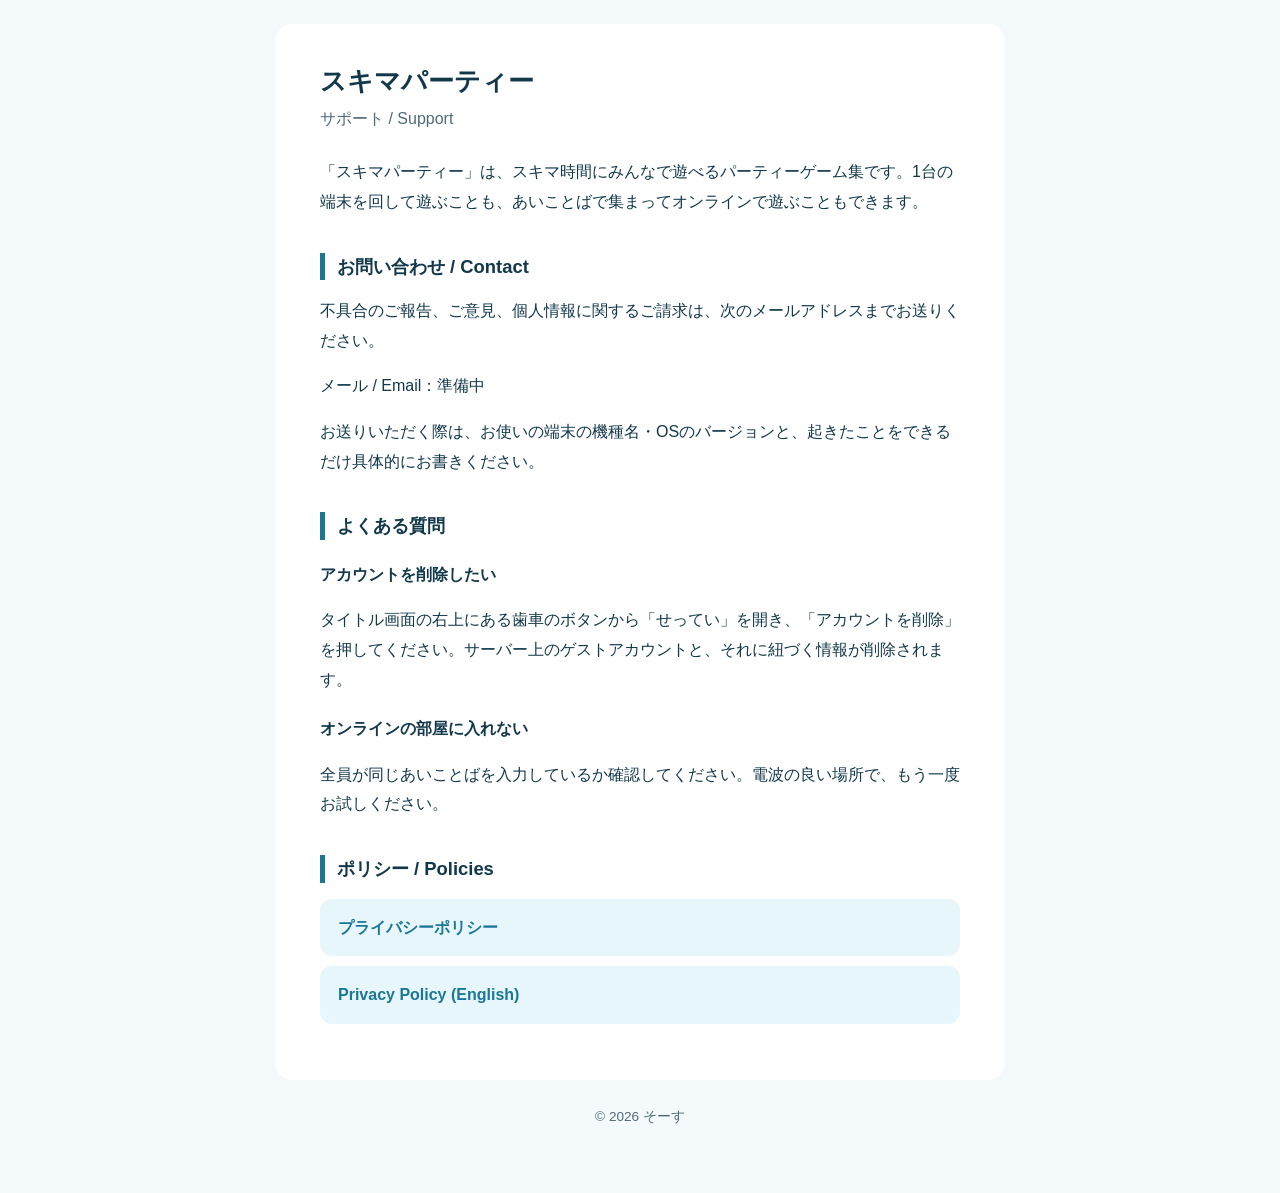
==== index.html @ cbe4ec0d "スキマパーティーのサポートページとプライバシーポリシーを追加 Co-Authored-By: Claude Opus 5.5 <noreply@anthropic.com>" ====
<!doctype html>
<html lang="ja">
<head>
	<meta charset="utf-8">
	<meta name="viewport" content="width=device-width, initial-scale=1">
	<title>スキマパーティー サポート</title>
	<meta name="description" content="スマートフォン向けアプリ「スキマパーティー」のサポートページです。">
	<link rel="stylesheet" href="style.css">
</head>
<body>
<main>
	<article class="card">
		<h1>スキマパーティー</h1>
		<p class="sub">サポート / Support</p>

		<p>「スキマパーティー」は、スキマ時間にみんなで遊べるパーティーゲーム集です。1台の端末を回して遊ぶことも、あいことばで集まってオンラインで遊ぶこともできます。</p>

		<h2>お問い合わせ / Contact</h2>
		<p>不具合のご報告、ご意見、個人情報に関するご請求は、次のメールアドレスまでお送りください。</p>
		<p>メール / Email：<span class="mail">準備中</span></p>
		<p>お送りいただく際は、お使いの端末の機種名・OSのバージョンと、起きたことをできるだけ具体的にお書きください。</p>

		<h2>よくある質問</h2>
		<h3>アカウントを削除したい</h3>
		<p>タイトル画面の右上にある歯車のボタンから「せってい」を開き、「アカウントを削除」を押してください。サーバー上のゲストアカウントと、それに紐づく情報が削除されます。</p>
		<h3>オンラインの部屋に入れない</h3>
		<p>全員が同じあいことばを入力しているか確認してください。電波の良い場所で、もう一度お試しください。</p>

		<h2>ポリシー / Policies</h2>
		<ul class="links">
			<li><a href="privacy.html">プライバシーポリシー</a></li>
			<li><a href="privacy-en.html" hreflang="en">Privacy Policy (English)</a></li>
		</ul>
	</article>
	<footer>© 2026 そーす</footer>
</main>
</body>
</html>
---- style.css ----
:root {
	--bg: #f4fafc;
	--surface: #ffffff;
	--fg: #12384a;
	--muted: #4f6b76;
	--line: #bfe3ee;
	--accent: #1a7896;
	--pale: #e6f6fa;
}
@media (prefers-color-scheme: dark) {
	:root {
		--bg: #0e2630;
		--surface: #13313d;
		--fg: #e6f2f6;
		--muted: #9fbac4;
		--line: #24505f;
		--accent: #5cc7e6;
		--pale: #183c4a;
	}
}
* { box-sizing: border-box; }
html { -webkit-text-size-adjust: 100%; }
body {
	margin: 0;
	background: var(--bg);
	color: var(--fg);
	font-family: -apple-system, BlinkMacSystemFont, "Hiragino Sans", "Hiragino Kaku Gothic ProN", "Noto Sans JP", "Yu Gothic", Meiryo, sans-serif;
	font-size: 16px;
	line-height: 1.85;
	overflow-wrap: anywhere;
}
main {
	max-width: 760px;
	margin: 0 auto;
	padding: 24px 16px 64px;
}
.card {
	background: var(--surface);
	border-radius: 16px;
	padding: 28px 20px;
}
@media (min-width: 600px) {
	.card { padding: 40px 44px; }
}
.lang {
	text-align: right;
	font-size: 0.9rem;
	margin: 0 0 12px;
}
h1 {
	font-size: 1.6rem;
	line-height: 1.4;
	margin: 0 0 4px;
}
.sub {
	color: var(--muted);
	margin: 0 0 24px;
}
h2 {
	font-size: 1.15rem;
	line-height: 1.5;
	margin: 36px 0 10px;
	padding-left: 12px;
	border-left: 5px solid var(--accent);
}
h3 {
	font-size: 1rem;
	margin: 20px 0 6px;
}
ul, ol { padding-left: 1.4em; }
li { margin: 4px 0; }
a { color: var(--accent); }
.note {
	background: var(--pale);
	border-radius: 10px;
	padding: 12px 16px;
	margin: 12px 0;
}
.table-wrap {
	overflow-x: auto;
	margin: 12px 0;
}
table {
	border-collapse: collapse;
	width: 100%;
	min-width: 520px;
	font-size: 0.93rem;
	line-height: 1.6;
}
th, td {
	border: 1px solid var(--line);
	padding: 8px 10px;
	text-align: left;
	vertical-align: top;
}
th {
	background: var(--pale);
	white-space: nowrap;
}
dl.info {
	display: grid;
	grid-template-columns: max-content 1fr;
	gap: 6px 16px;
	margin: 12px 0;
}
dl.info dt { font-weight: bold; }
dl.info dd { margin: 0; }
.date {
	margin-top: 40px;
	padding-top: 16px;
	border-top: 1px solid var(--line);
	color: var(--muted);
	text-align: right;
}
.links {
	list-style: none;
	padding: 0;
}
.links li { margin: 10px 0; }
.links a {
	display: block;
	background: var(--pale);
	border-radius: 12px;
	padding: 14px 18px;
	font-weight: bold;
	text-decoration: none;
}
footer {
	text-align: center;
	color: var(--muted);
	font-size: 0.85rem;
	margin-top: 24px;
}
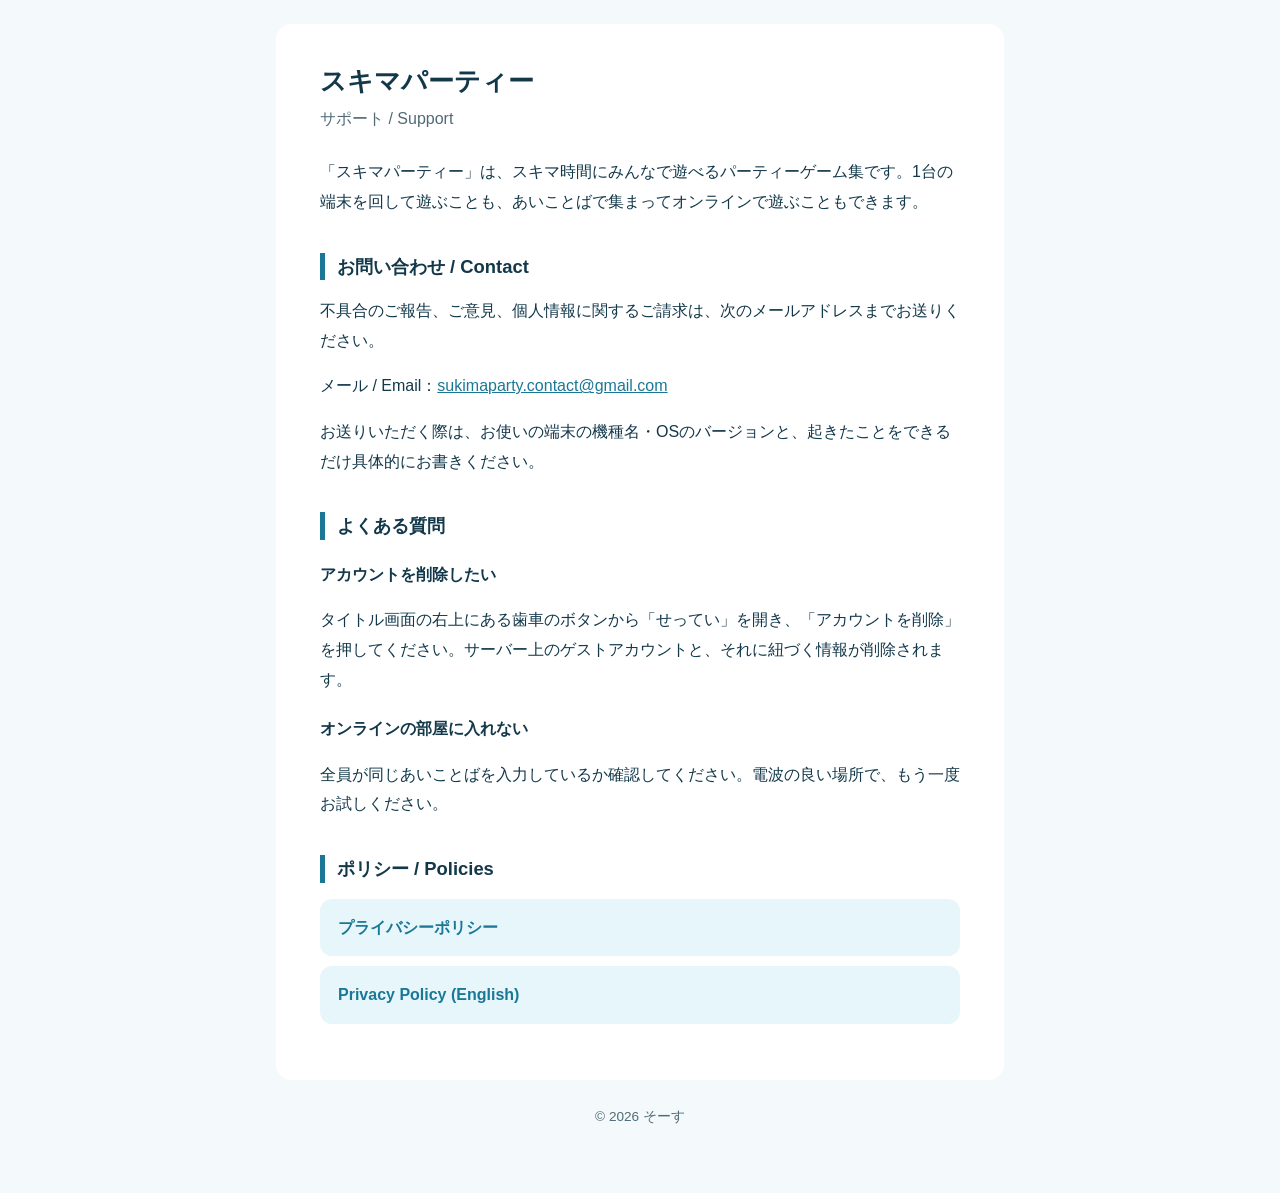
==== commit 3634ad19: "お問い合わせ用メールアドレスを掲載 Co-Authored-By: Claude Opus 5.5 <noreply@anthropic.com>" ====
--- a/index.html
+++ b/index.html
@@ -17,7 +17,7 @@
 
 		<h2>お問い合わせ / Contact</h2>
 		<p>不具合のご報告、ご意見、個人情報に関するご請求は、次のメールアドレスまでお送りください。</p>
-		<p>メール / Email：<span class="mail">準備中</span></p>
+		<p>メール / Email：<a href="mailto:sukimaparty.contact@gmail.com">sukimaparty.contact@gmail.com</a></p>
 		<p>お送りいただく際は、お使いの端末の機種名・OSのバージョンと、起きたことをできるだけ具体的にお書きください。</p>
 
 		<h2>よくある質問</h2>
